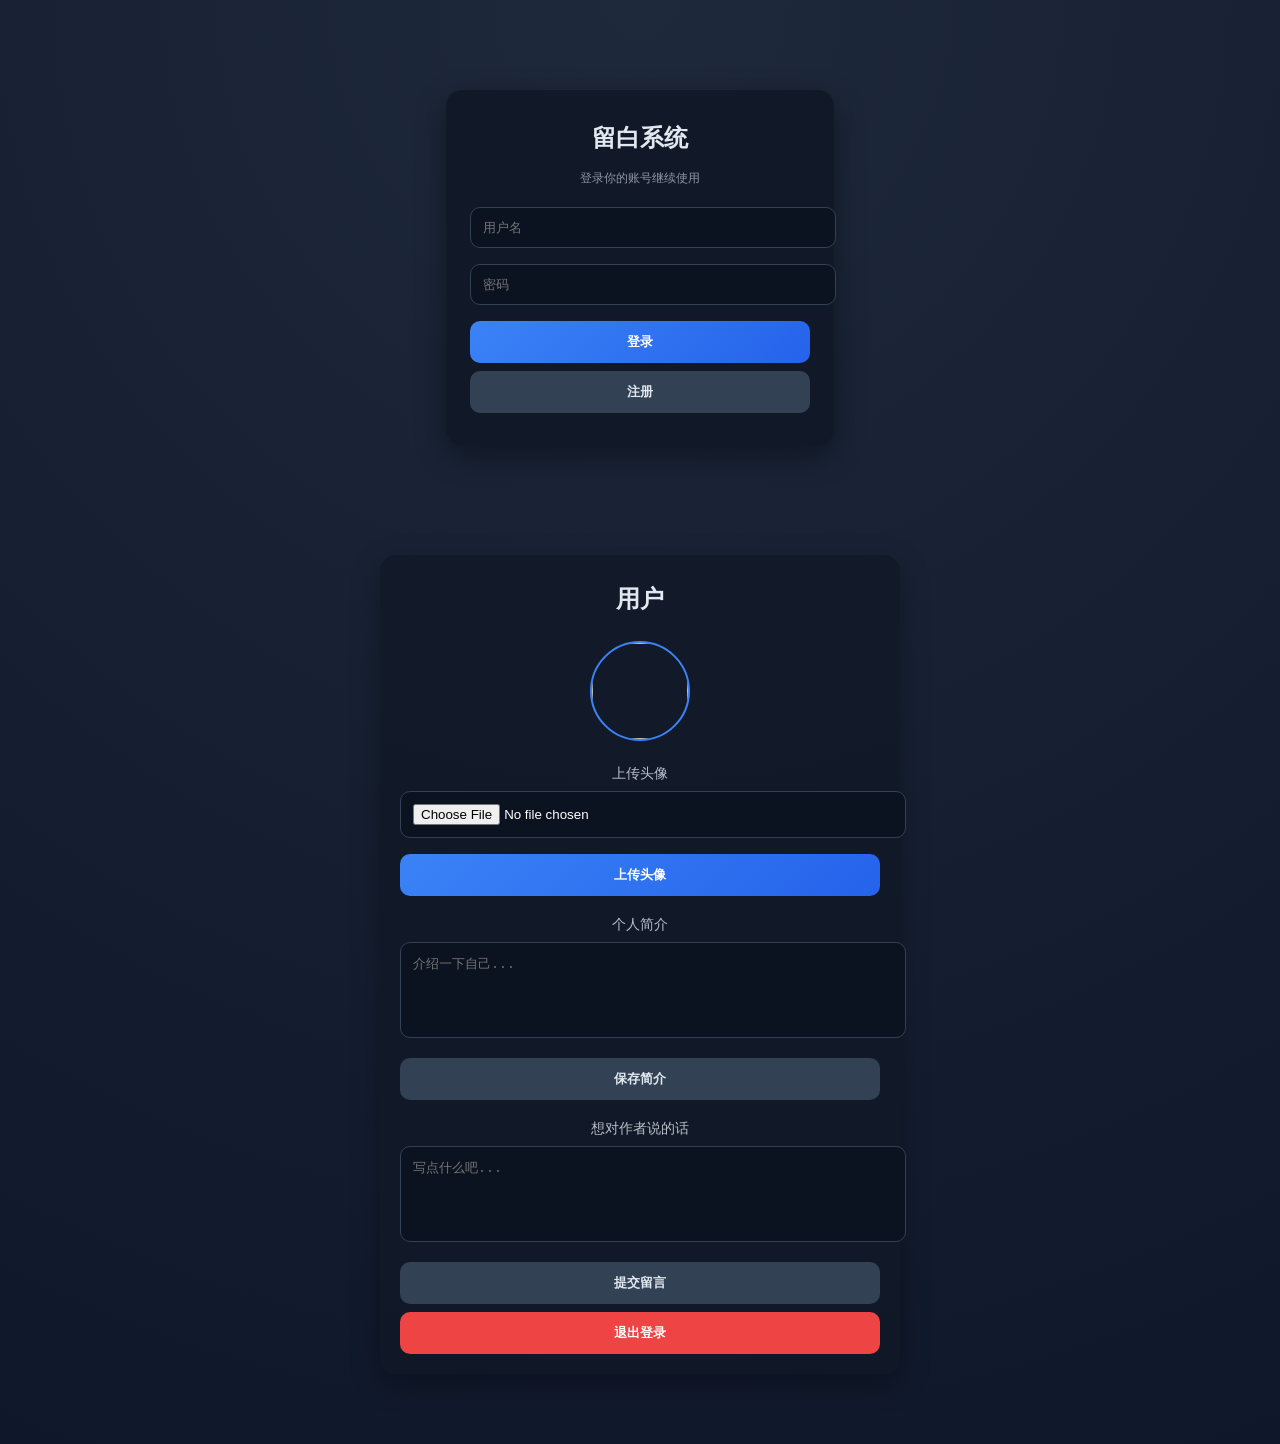
==== admin.html @ 7bc5753f "Rename admin/admin.html to admin.html" ====
<!DOCTYPE html>
<html lang="zh">
<head>
<meta charset="UTF-8">
<meta name="viewport" content="width=device-width, initial-scale=1.0">
<title>管理后台</title>

<style>
body{
  margin:0;
  font-family: Arial;
  background:#0f172a;
  color:#e2e8f0;
}

.header{
  padding:20px;
  background:#111827;
}

.container{
  padding:20px;
}

.card{
  background:#111827;
  padding:16px;
  margin-bottom:12px;
  border-radius:12px;
}

.user{
  display:flex;
  gap:12px;
  align-items:center;
}

img{
  width:50px;
  height:50px;
  border-radius:50%;
}
</style>
</head>

<body>

<div class="header">
  <h2>管理员后台</h2>
</div>

<div class="container" id="list">
加载中...
</div>

<script>
const API = "/api";

// ❗简单权限检查（前端只做提示，真正权限在后端）
const token = localStorage.getItem("token");

if(!token){
  location.href = "/";
}

async function load(){

  const res = await fetch(API + "/admin/users", {
    headers: { Authorization: token }
  });

  const data = await res.json();

  if(!data.ok){
    document.body.innerHTML = "无权限访问";
    return;
  }

  document.getElementById("list").innerHTML =
    data.users.map(u => `
      <div class="card">
        <div class="user">
          <img src="${u.avatar || 'https://api.dicebear.com/7.x/identicon/svg?seed='+u.username}">
          <div>
            <b>${u.username}</b><br>
            <small>${u.bio || '暂无简介'}</small>
          </div>
        </div>
        <p>留言：${u.msg || '无'}</p>
      </div>
    `).join("");
}

load();
</script>

</body>
</html>
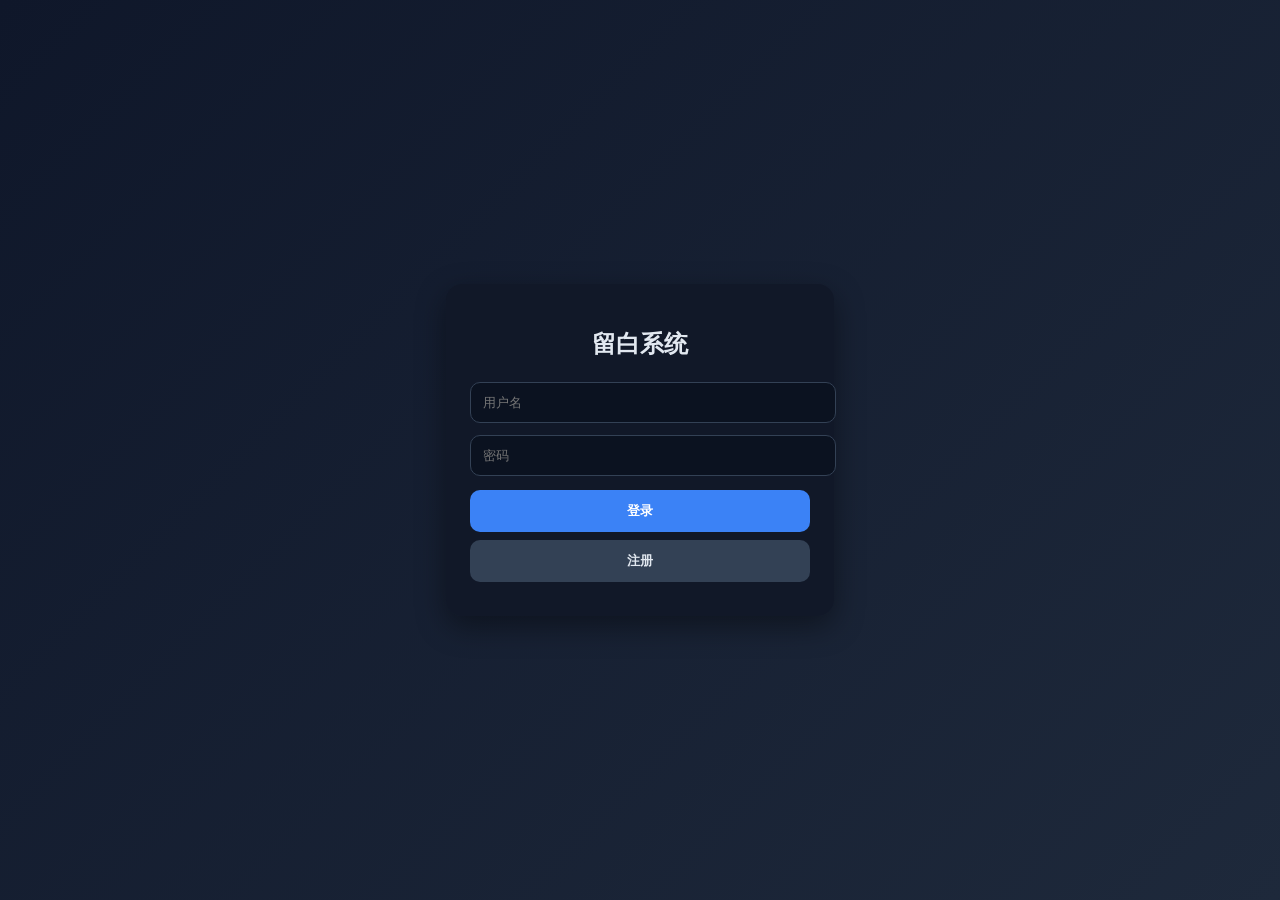
==== commit 044f1e8a: "Update admin.html" ====
--- a/admin.html
+++ b/admin.html
@@ -3,19 +3,34 @@
 <head>
 <meta charset="UTF-8">
 <meta name="viewport" content="width=device-width, initial-scale=1.0">
-<title>管理后台</title>
+<title>后台管理系统</title>
 
 <style>
 body{
   margin:0;
-  font-family: Arial;
+  font-family:Arial;
   background:#0f172a;
   color:#e2e8f0;
 }
 
 .header{
-  padding:20px;
+  padding:16px;
   background:#111827;
+  display:flex;
+  justify-content:space-between;
+  align-items:center;
+}
+
+button{
+  padding:8px 12px;
+  border:none;
+  border-radius:8px;
+  cursor:pointer;
+}
+
+.logout{
+  background:#ef4444;
+  color:white;
 }
 
 .container{
@@ -24,21 +39,31 @@
 
 .card{
   background:#111827;
-  padding:16px;
+  padding:14px;
   margin-bottom:12px;
   border-radius:12px;
+  display:flex;
+  gap:12px;
+  align-items:flex-start;
 }
 
-.user{
-  display:flex;
-  gap:12px;
-  align-items:center;
-}
-
-img{
+.avatar{
   width:50px;
   height:50px;
   border-radius:50%;
+}
+
+.info{
+  flex:1;
+}
+
+.username{
+  font-weight:bold;
+}
+
+.small{
+  font-size:13px;
+  color:#94a3b8;
 }
 </style>
 </head>
@@ -46,52 +71,65 @@
 <body>
 
 <div class="header">
-  <h2>管理员后台</h2>
+  <h3>后台管理系统</h3>
+  <button class="logout" onclick="logout()">退出登录</button>
 </div>
 
 <div class="container" id="list">
-加载中...
+  正在加载...
 </div>
 
 <script>
 const API = "/api";
+const token = localStorage.getItem("token");
+const user = localStorage.getItem("user");
 
-// ❗简单权限检查（前端只做提示，真正权限在后端）
-const token = localStorage.getItem("token");
-
-if(!token){
+// ================= 权限校验 =================
+if(!token || user !== "admin"){
   location.href = "/";
 }
 
+// ================= 加载用户列表 =================
 async function load(){
 
-  const res = await fetch(API + "/admin/users", {
-    headers: { Authorization: token }
+  const res = await fetch(API + "/admin/users",{
+    headers:{Authorization:token}
   });
 
-  const data = await res.json();
+  const d = await res.json();
 
-  if(!data.ok){
-    document.body.innerHTML = "无权限访问";
+  if(!d.ok){
+    document.body.innerHTML = "无权限或登录失效";
     return;
   }
 
-  document.getElementById("list").innerHTML =
-    data.users.map(u => `
-      <div class="card">
-        <div class="user">
-          <img src="${u.avatar || 'https://api.dicebear.com/7.x/identicon/svg?seed='+u.username}">
-          <div>
-            <b>${u.username}</b><br>
-            <small>${u.bio || '暂无简介'}</small>
-          </div>
-        </div>
-        <p>留言：${u.msg || '无'}</p>
+  list.innerHTML = d.users.map(u => `
+    <div class="card">
+      
+      <img class="avatar"
+        src="${u.avatar || 'https://api.dicebear.com/7.x/identicon/svg?seed='+u.username}">
+
+      <div class="info">
+        <div class="username">${u.username}</div>
+
+        <div class="small">简介：</div>
+        <div>${u.bio || "无"}</div>
+
+        <div class="small">留言：</div>
+        <div>${u.msg || "无"}</div>
       </div>
-    `).join("");
+
+    </div>
+  `).join("");
 }
 
 load();
+
+// ================= 退出 =================
+function logout(){
+  localStorage.clear();
+  location.href = "/";
+}
 </script>
 
 </body>
